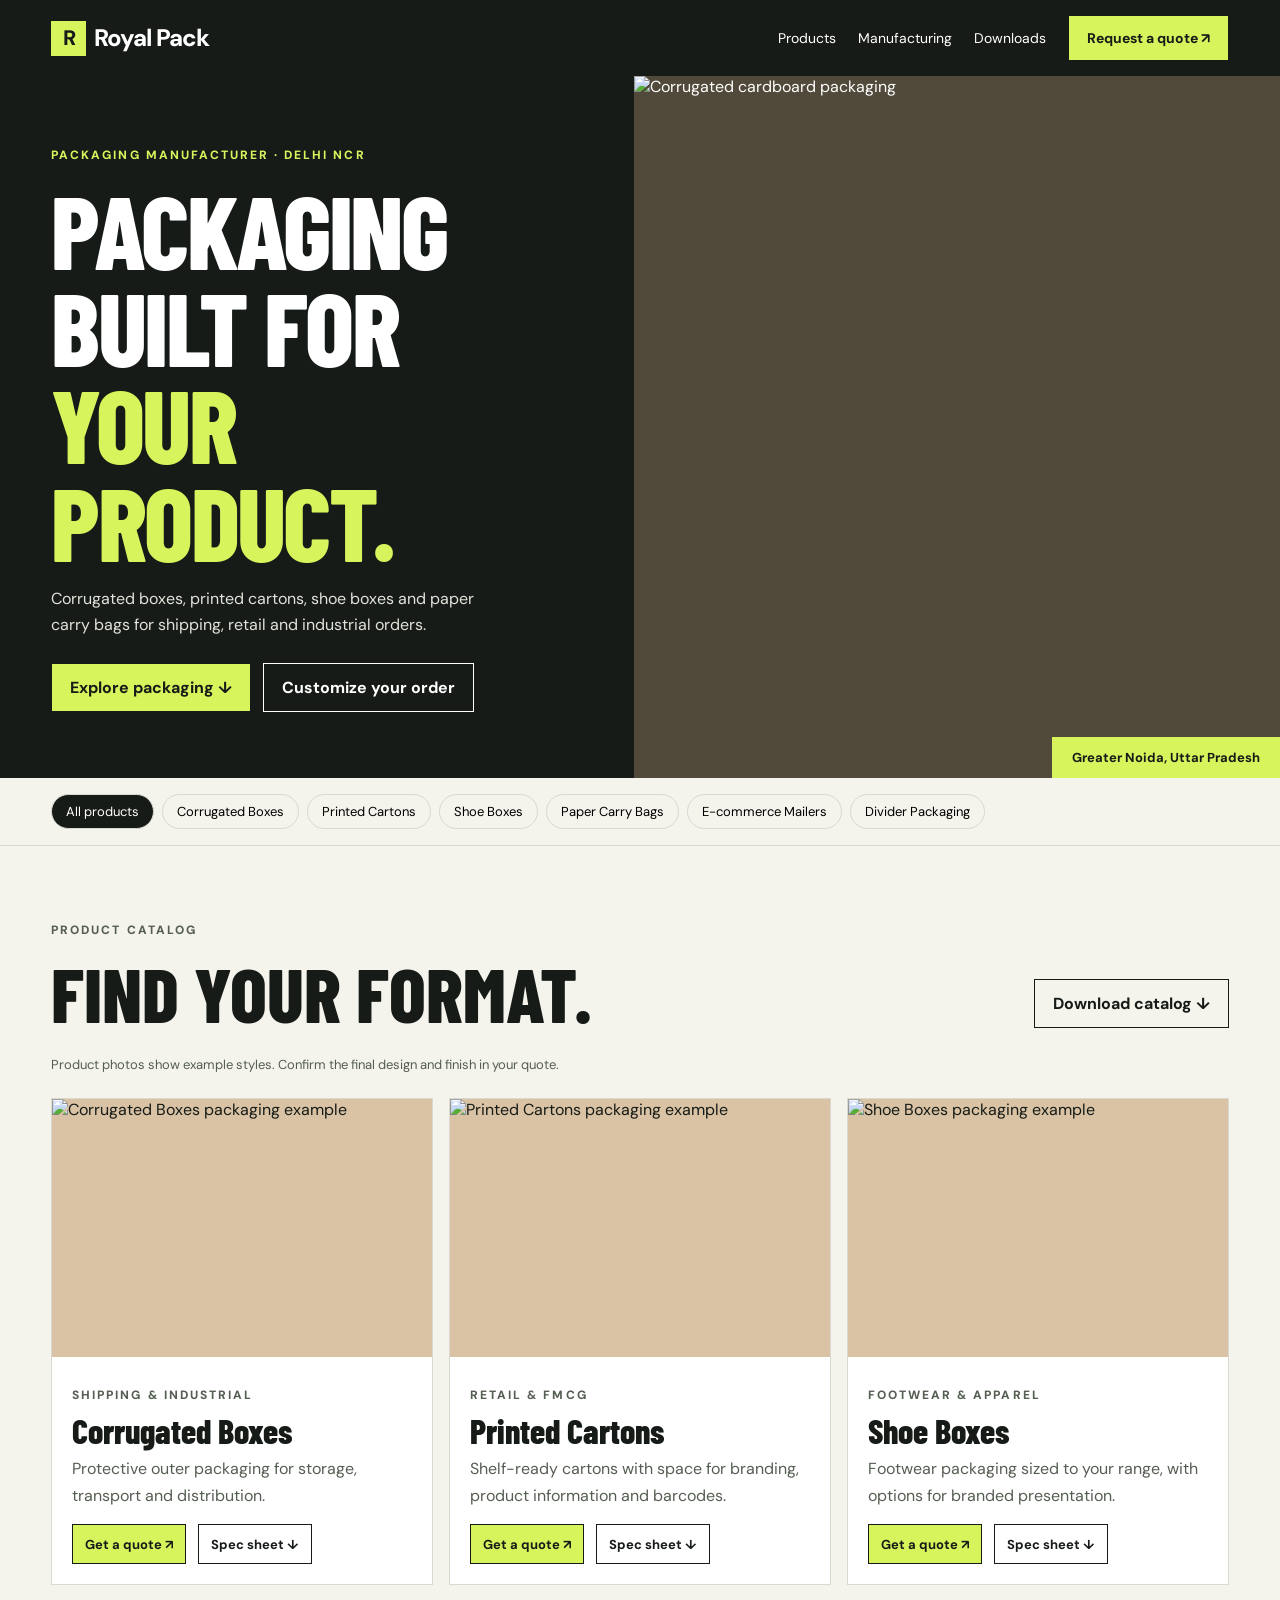
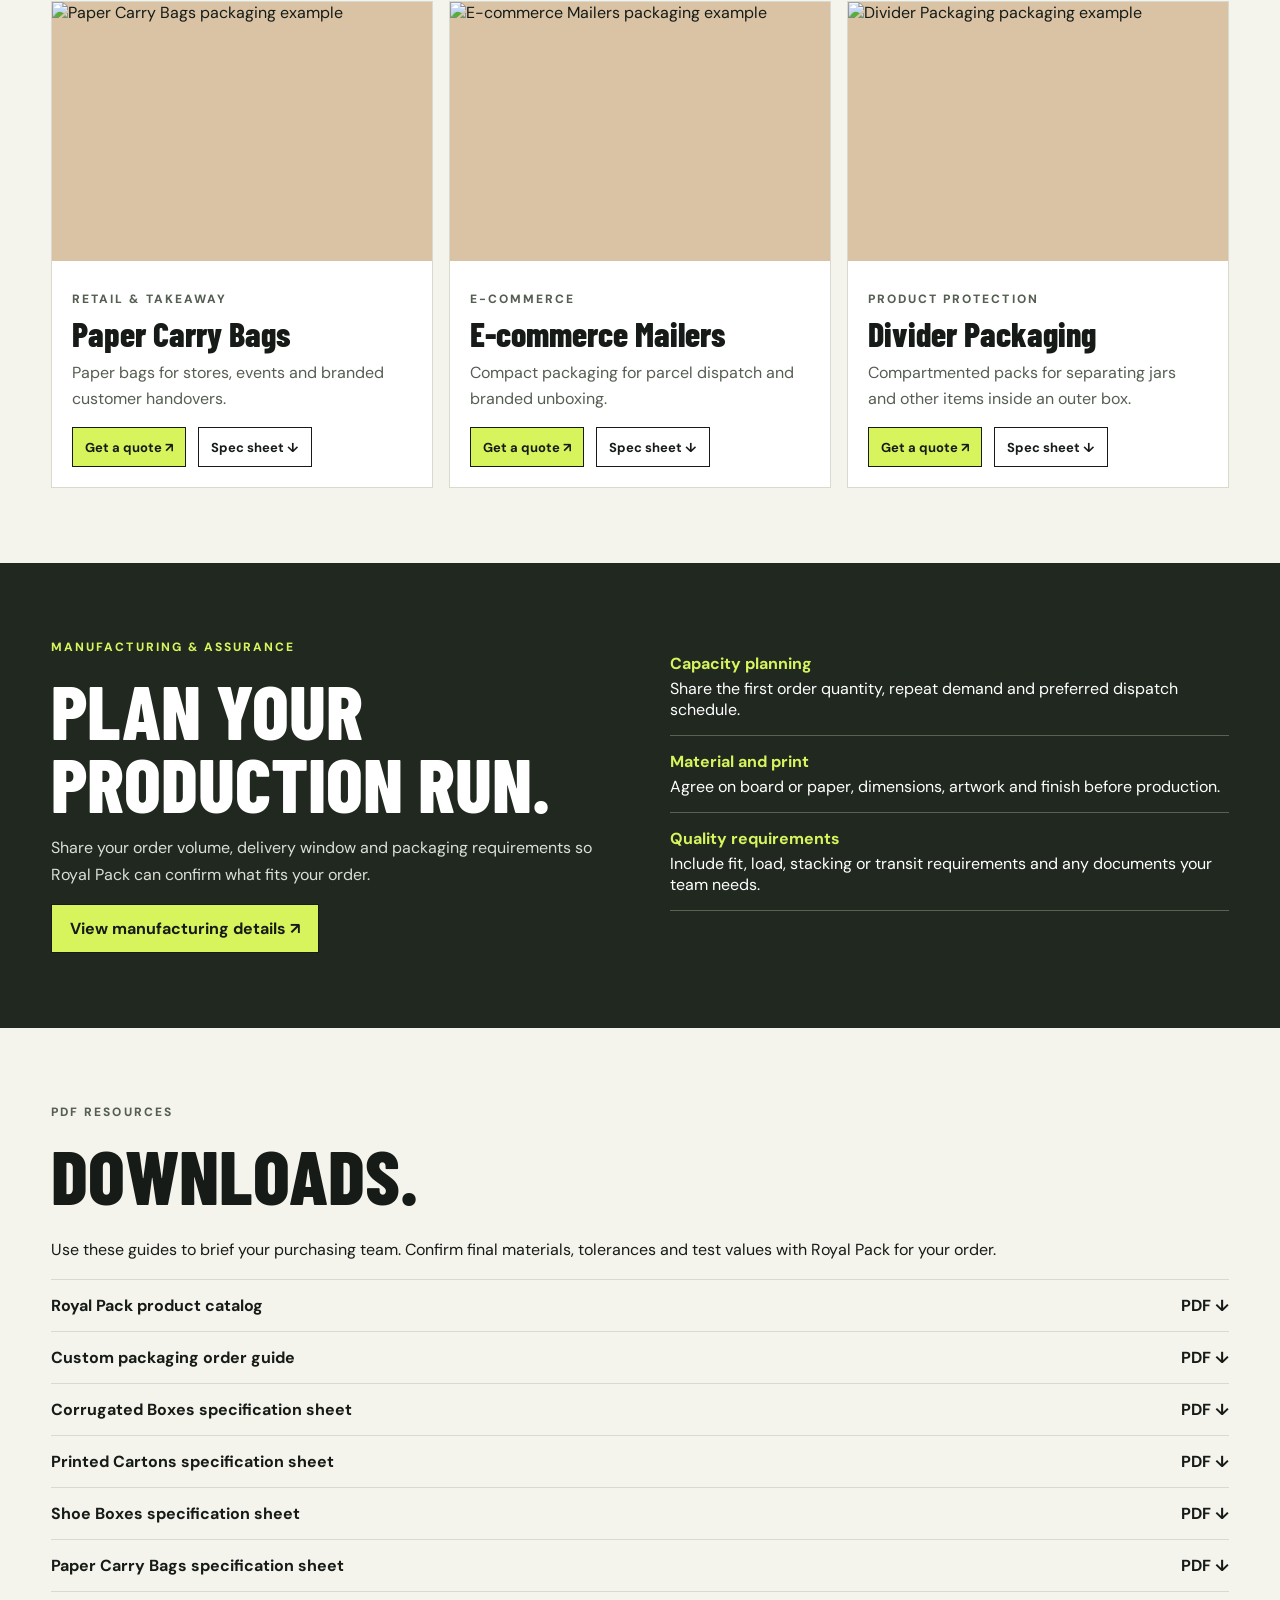
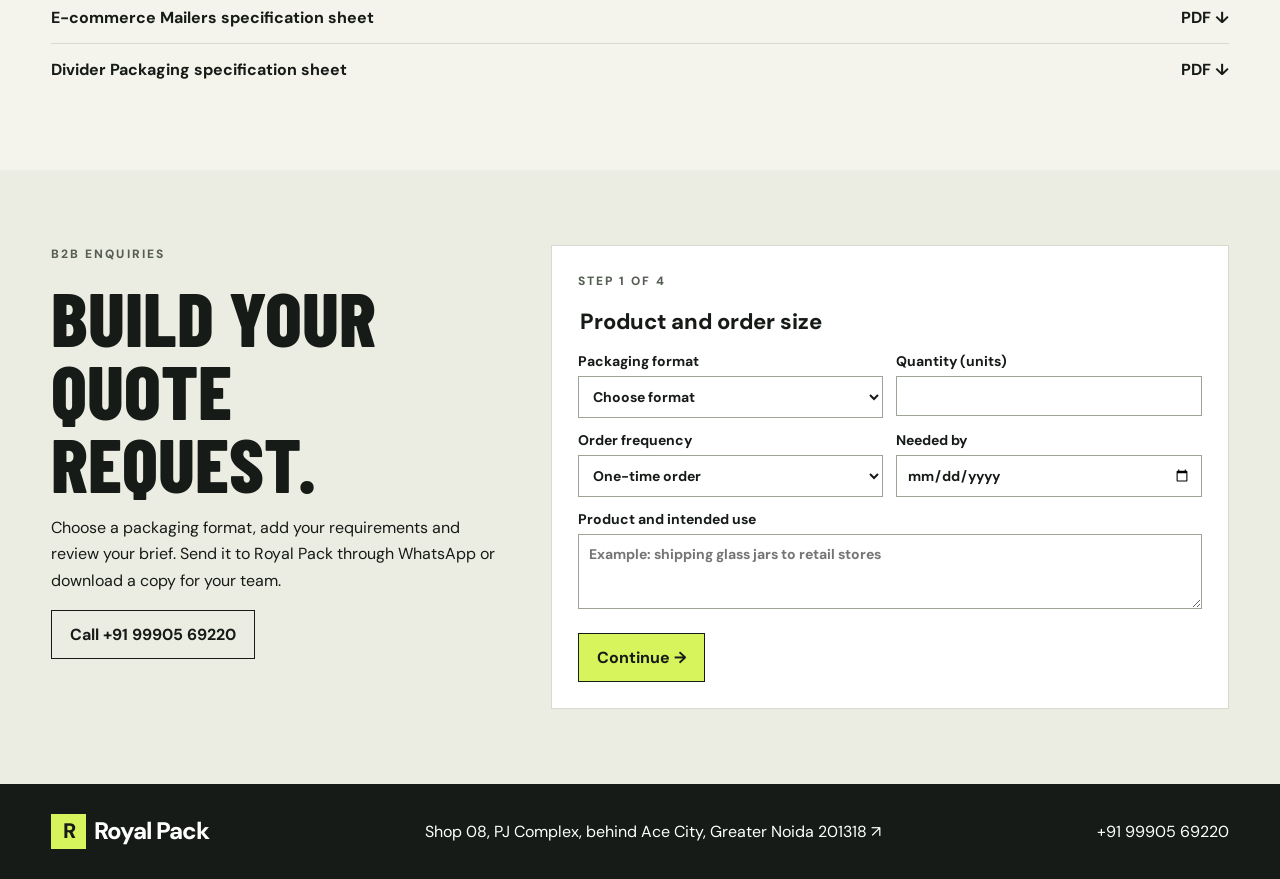
==== index.html @ 87836b58 "Add files via upload" ====
<!doctype html><html lang="en"><head><meta charset="utf-8"><meta name="viewport" content="width=device-width,initial-scale=1"><title>Royal Pack | Custom Packaging Manufacturer in Greater Noida</title><meta name="description" content="Explore corrugated boxes, printed cartons, shoe boxes and paper bags. Build a custom packaging quote with Royal Pack in Greater Noida."><link rel="stylesheet" href="style.css"><script src="app.js" defer></script></head><body>
<header><div class="wrap"><a class="brand" href="./"><i aria-hidden="true">R</i>Royal Pack</a><nav class="nav" aria-label="Main navigation"><a href="#products">Products</a><a href="manufacturing.html">Manufacturing</a><a href="#downloads">Downloads</a><a class="btn" href="#quote">Request a quote ↗</a></nav></div></header>
<main><section class="hero"><div class="hero-inner"><div class="hero-copy"><p class="eyebrow">Packaging manufacturer · Delhi NCR</p><h1>Packaging<br>built for<br><em>your product.</em></h1><p>Corrugated boxes, printed cartons, shoe boxes and paper carry bags for shipping, retail and industrial orders.</p><div class="actions"><a class="btn" href="#products">Explore packaging ↓</a><a class="btn ghost" href="#quote">Customize your order</a></div></div><div class="hero-media"><img src="https://encrypted-tbn0.gstatic.com/images?q=tbn%3AANd9GcQpc2HE7rDpDjSmTw2I64WDQdO8y7Z0TI75Y5fVCX5_7ryx&amp;s=4&amp;usqp=CAY" alt="Corrugated cardboard packaging"><span>Greater Noida, Uttar Pradesh</span></div></div></section>
<div class="quick" id="products"><div class="wrap tags" aria-label="Filter catalog"><button class="tag" data-filter="all" aria-pressed="true">All products</button><button class="tag" data-filter="corrugated" aria-pressed="false">Corrugated Boxes</button><button class="tag" data-filter="cartons" aria-pressed="false">Printed Cartons</button><button class="tag" data-filter="footwear" aria-pressed="false">Shoe Boxes</button><button class="tag" data-filter="bags" aria-pressed="false">Paper Carry Bags</button><button class="tag" data-filter="mailers" aria-pressed="false">E-commerce Mailers</button><button class="tag" data-filter="dividers" aria-pressed="false">Divider Packaging</button></div></div>
<section class="section wrap"><div class="section-head"><div><p class="eyebrow">Product catalog</p><h2>Find your format.</h2></div><a class="btn ghost" href="pdf/royal-pack-catalog.pdf" download>Download catalog ↓</a></div><p class="status">Product photos show example styles. Confirm the final design and finish in your quote.</p><div class="grid"><article class="card" data-product="corrugated"><img src="https://encrypted-tbn0.gstatic.com/images?q=tbn%3AANd9GcQpc2HE7rDpDjSmTw2I64WDQdO8y7Z0TI75Y5fVCX5_7ryx&amp;s=4&amp;usqp=CAY" loading="lazy" alt="Corrugated Boxes packaging example"><div class="card-body"><p class="eyebrow">Shipping & industrial</p><h3>Corrugated Boxes</h3><p>Protective outer packaging for storage, transport and distribution.</p><div class="actions"><button class="btn" data-quote="Corrugated Boxes">Get a quote ↗</button><a class="btn ghost" href="pdf/corrugated.pdf" download>Spec sheet ↓</a></div></div></article><article class="card" data-product="cartons"><img src="https://encrypted-tbn0.gstatic.com/images?q=tbn%3AANd9GcTThTbfBjbT2oKo1MLkvfLPoViQDuw-URJkpM8C5MAFapUT&amp;s=4&amp;usqp=CAY" loading="lazy" alt="Printed Cartons packaging example"><div class="card-body"><p class="eyebrow">Retail & FMCG</p><h3>Printed Cartons</h3><p>Shelf-ready cartons with space for branding, product information and barcodes.</p><div class="actions"><button class="btn" data-quote="Printed Cartons">Get a quote ↗</button><a class="btn ghost" href="pdf/cartons.pdf" download>Spec sheet ↓</a></div></div></article><article class="card" data-product="footwear"><img src="https://oms.cutpricebd.com/uploads/image/1752595595.png" loading="lazy" alt="Shoe Boxes packaging example"><div class="card-body"><p class="eyebrow">Footwear & apparel</p><h3>Shoe Boxes</h3><p>Footwear packaging sized to your range, with options for branded presentation.</p><div class="actions"><button class="btn" data-quote="Shoe Boxes">Get a quote ↗</button><a class="btn ghost" href="pdf/footwear.pdf" download>Spec sheet ↓</a></div></div></article><article class="card" data-product="bags"><img src="https://printonpaperbags.com/cdn/shop/files/BrownTwistHandlePaperCarrierBag240x110x310mm_620x.jpg?v=1706620590" loading="lazy" alt="Paper Carry Bags packaging example"><div class="card-body"><p class="eyebrow">Retail & takeaway</p><h3>Paper Carry Bags</h3><p>Paper bags for stores, events and branded customer handovers.</p><div class="actions"><button class="btn" data-quote="Paper Carry Bags">Get a quote ↗</button><a class="btn ghost" href="pdf/bags.pdf" download>Spec sheet ↓</a></div></div></article><article class="card" data-product="mailers"><img src="https://encrypted-tbn0.gstatic.com/images?q=tbn%3AANd9GcQuzpC_pAfYZ3Zq_X8AxJJdzFwuqqbX7eHEfUUSN9cvRTA_&amp;s=4&amp;usqp=CAY" loading="lazy" alt="E-commerce Mailers packaging example"><div class="card-body"><p class="eyebrow">E-commerce</p><h3>E-commerce Mailers</h3><p>Compact packaging for parcel dispatch and branded unboxing.</p><div class="actions"><button class="btn" data-quote="E-commerce Mailers">Get a quote ↗</button><a class="btn ghost" href="pdf/mailers.pdf" download>Spec sheet ↓</a></div></div></article><article class="card" data-product="dividers"><img src="https://encrypted-tbn0.gstatic.com/images?q=tbn%3AANd9GcSNvV9wlJYYMYgWEaT2i9J1qxLSy1lVDbJMo-1wgYT5GrS1&amp;s=4&amp;usqp=CAY" loading="lazy" alt="Divider Packaging packaging example"><div class="card-body"><p class="eyebrow">Product protection</p><h3>Divider Packaging</h3><p>Compartmented packs for separating jars and other items inside an outer box.</p><div class="actions"><button class="btn" data-quote="Divider Packaging">Get a quote ↗</button><a class="btn ghost" href="pdf/dividers.pdf" download>Spec sheet ↓</a></div></div></article></div></section>
<section class="section dark"><div class="wrap cap"><div><p class="eyebrow">Manufacturing & assurance</p><h2>Plan your production run.</h2><p>Share your order volume, delivery window and packaging requirements so Royal Pack can confirm what fits your order.</p><a class="btn" href="manufacturing.html">View manufacturing details ↗</a></div><ul class="checks"><li><strong>Capacity planning</strong>Share the first order quantity, repeat demand and preferred dispatch schedule.</li><li><strong>Material and print</strong>Agree on board or paper, dimensions, artwork and finish before production.</li><li><strong>Quality requirements</strong>Include fit, load, stacking or transit requirements and any documents your team needs.</li></ul></div></section>
<section class="section wrap downloads" id="downloads"><div class="section-head"><div><p class="eyebrow">PDF resources</p><h2>Downloads.</h2></div></div><p>Use these guides to brief your purchasing team. Confirm final materials, tolerances and test values with Royal Pack for your order.</p><a href="pdf/royal-pack-catalog.pdf" download>Royal Pack product catalog <span>PDF ↓</span></a><a href="pdf/custom-packaging-guide.pdf" download>Custom packaging order guide <span>PDF ↓</span></a><a href="pdf/corrugated.pdf" download>Corrugated Boxes specification sheet <span>PDF ↓</span></a><a href="pdf/cartons.pdf" download>Printed Cartons specification sheet <span>PDF ↓</span></a><a href="pdf/footwear.pdf" download>Shoe Boxes specification sheet <span>PDF ↓</span></a><a href="pdf/bags.pdf" download>Paper Carry Bags specification sheet <span>PDF ↓</span></a><a href="pdf/mailers.pdf" download>E-commerce Mailers specification sheet <span>PDF ↓</span></a><a href="pdf/dividers.pdf" download>Divider Packaging specification sheet <span>PDF ↓</span></a></section>
<section id="quote" class="section quote"><div class="wrap quote-layout"><div><p class="eyebrow">B2B enquiries</p><h2>Build your quote request.</h2><p>Choose a packaging format, add your requirements and review your brief. Send it to Royal Pack through WhatsApp or download a copy for your team.</p><a class="btn ghost" href="tel:+919990569220">Call +91 99905 69220</a></div><div class="panel">
<p id="progress" class="eyebrow" aria-live="polite"></p><form id="rfq">
<fieldset><legend>Product and order size</legend><div class="fields"><label>Packaging format<select name="Product" required><option value="">Choose format</option><option>Corrugated Boxes</option><option>Printed Cartons</option><option>Shoe Boxes</option><option>Paper Carry Bags</option><option>E-commerce Mailers</option><option>Divider Packaging</option><option>Custom / help me choose</option></select></label><label>Quantity (units)<input name="Quantity" type="number" min="1" required></label><label>Order frequency<select name="Frequency"><option>One-time order</option><option>Recurring order</option><option>Sample / pilot run</option></select></label><label>Needed by<input type="date" name="Needed by"></label><label class="wide">Product and intended use<textarea name="Use" placeholder="Example: shipping glass jars to retail stores"></textarea></label></div></fieldset>
<fieldset hidden><legend>Customize your packaging</legend><p id="format-hints" class="status"></p><div class="fields"><label>Dimensions (mm)<input name="Dimensions" placeholder="Example: 320 × 220 × 110"></label><label>Material / grade<input name="Material" placeholder="Leave blank if unsure"></label><label>Printing<select name="Printing"><option>To be discussed</option><option>Plain / unprinted</option><option>Logo or single-colour print</option><option>Multi-colour artwork</option></select></label><label>Finish / closure / handle<input name="Finish"></label><label>Contents weight (kg)<input name="Packed weight" type="number" min="0.01" step="any"></label><label>Artwork or drawing link<input name="Artwork link" type="url" placeholder="https://"></label><label class="wide">Other requirements<textarea name="Requirements" placeholder="Tolerance, divider, stacking, testing or sample approval"></textarea></label></div></fieldset>
<fieldset hidden><legend>Contact and delivery</legend><div class="fields"><label>Name<input name="Name" autocomplete="name" required></label><label>Company<input name="Company" autocomplete="organization" required></label><label>Work email<input type="email" name="Email" autocomplete="email" required></label><label>Phone<input type="tel" name="Phone" autocomplete="tel"></label><label class="wide">Delivery city and PIN code<input name="Delivery location" required></label></div></fieldset>
<fieldset hidden><legend>Review your enquiry</legend><pre id="review"></pre><p class="status">WhatsApp opens with your brief filled in. Press Send there to deliver your enquiry. You can attach artwork directly in the chat.</p><div class="actions"><a class="btn" id="send" target="_blank" rel="noopener noreferrer">Open WhatsApp ↗</a><button class="btn ghost" type="button" id="export">Download brief ↓</button></div></fieldset>
<div class="actions"><button type="button" class="btn ghost" id="back" hidden>Back</button><button class="btn" id="next" type="submit">Continue →</button></div>
</form></div></div></section></main>
<footer><div class="wrap"><a class="brand" href="./"><i aria-hidden="true">R</i>Royal Pack</a><a href="https://maps.app.goo.gl/SAcbLnkSejSNnWqt8">Shop 08, PJ Complex, behind Ace City, Greater Noida 201318 ↗</a><a href="tel:+919990569220">+91 99905 69220</a></div></footer></body></html>
---- style.css ----
@import url('https://fonts.googleapis.com/css2?family=Barlow+Condensed:wght@600;700;800&family=DM+Sans:wght@400;500;600;700&display=swap');
:root{--ink:#161b17;--green:#d7f45d;--cream:#f4f3ec;--line:#d8d9cf;--muted:#555e52}*{box-sizing:border-box}html{scroll-behavior:smooth}body{margin:0;background:var(--cream);color:var(--ink);font-family:"DM Sans",Arial,sans-serif}a{color:inherit;text-decoration:none}button,input,select,textarea{font:inherit}button{cursor:pointer}img{display:block;width:100%}.wrap{width:min(1240px,92%);margin:auto}header{background:var(--ink);color:white}header .wrap,.nav,footer .wrap{display:flex;align-items:center;justify-content:space-between;gap:22px}.brand{font-size:24px;font-weight:800;white-space:nowrap;letter-spacing:-1px}.brand i{display:inline-grid;place-items:center;background:var(--green);color:var(--ink);font-style:normal;font-size:21px;width:35px;height:35px;margin-right:8px}header .wrap{min-height:76px}.nav{font-size:14px;flex-wrap:wrap;justify-content:flex-end}.btn{display:inline-flex;align-items:center;justify-content:center;gap:10px;border:1px solid var(--ink);padding:13px 18px;background:var(--green);color:var(--ink);font-weight:700;min-height:46px}.btn:hover{background:#e8ff9d}.ghost{background:transparent;color:inherit;border-color:currentColor}.ghost:hover{background:#d7f45433}.hero{background:var(--ink);color:white}.hero-inner{display:grid;grid-template-columns:1fr 1.02fr;min-height:540px}.hero-copy{padding:70px 7% 66px max(4vw,calc((100vw - 1240px)/2));align-self:center}.hero-media{position:relative;background:#514939}.hero-media img{height:100%;position:absolute;object-fit:cover}.hero-media span{position:absolute;bottom:0;right:0;padding:12px 20px;background:var(--green);color:var(--ink);font-size:13px;font-weight:700}h1,h2,h3{font-family:"Barlow Condensed","Arial Narrow",sans-serif;line-height:.95;margin:0;font-weight:800}h1{font-size:clamp(64px,8vw,132px);text-transform:uppercase;letter-spacing:-.025em}h1 em{color:var(--green);font-style:normal}h2{font-size:clamp(46px,6vw,84px);text-transform:uppercase}h3{font-size:34px}.eyebrow{font-size:12px;letter-spacing:.17em;text-transform:uppercase;font-weight:800;margin:0 0 15px;color:var(--muted)}.hero .eyebrow,.dark .eyebrow{color:var(--green)}p{line-height:1.65}.hero-copy p:not(.eyebrow){max-width:450px;color:#e1e4da}.actions{display:flex;flex-wrap:wrap;gap:12px;margin-top:24px}.quick{border-bottom:1px solid var(--line);padding:16px 0}.tags{display:flex;flex-wrap:wrap;gap:8px}.tag{border:1px solid var(--line);background:none;padding:8px 14px;border-radius:30px;font-size:13px}.tag[aria-pressed=true],.tag:hover{background:var(--ink);color:#fff}.section{padding:75px 0}.section-head{display:flex;align-items:end;justify-content:space-between;gap:16px;margin-bottom:26px}.grid{display:grid;grid-template-columns:repeat(3,1fr);gap:16px;margin-top:22px}.card{border:1px solid var(--line);min-width:0;background:#fff}.card img{aspect-ratio:1.47;object-fit:cover;background:#d9c3a4}.card-body{padding:20px}.card-body p{color:var(--muted);margin:9px 0}.card .actions{margin-top:15px}.card .btn{padding:9px 12px;min-height:40px;font-size:13px}.dark{background:#202820;color:white}.dark p{color:#dbe0d5}.cap{display:grid;grid-template-columns:1fr 1fr;gap:60px}.checks{list-style:none;margin:0;padding:0}.checks li{border-bottom:1px solid #576352;padding:15px 0}.checks strong{display:block;color:var(--green);margin-bottom:4px}.downloads a{display:flex;justify-content:space-between;border-top:1px solid var(--line);padding:15px 0;font-weight:700}.downloads a:hover{text-decoration:underline}.quote{background:#ecede2}.quote-layout{display:grid;grid-template-columns:1fr 1.5fr;gap:48px}.panel{background:#fff;border:1px solid var(--line);padding:26px}fieldset{border:0;margin:0;padding:0;min-width:0}legend{font-weight:800;font-size:22px;margin-bottom:16px}.fields{display:grid;grid-template-columns:1fr 1fr;gap:13px}label{display:block;font-size:14px;font-weight:700}input,select,textarea{display:block;width:100%;border:1px solid #9ca497;background:white;color:var(--ink);padding:10px;margin-top:6px;border-radius:0}textarea{min-height:75px}.wide{grid-column:1/-1}.status{font-size:13px;color:var(--muted)}pre{white-space:pre-wrap;overflow-wrap:anywhere;background:var(--cream);padding:14px}footer{background:var(--ink);color:white;padding:30px 0}footer a:hover{text-decoration:underline}[hidden]{display:none!important}:focus-visible{outline:3px solid #789000;outline-offset:3px}@media(max-width:760px){.hero-inner,.cap,.quote-layout{grid-template-columns:1fr;gap:22px}.hero-media{min-height:270px}.hero-copy{padding:48px 4% 20px}.grid{grid-template-columns:repeat(2,1fr)}header .wrap,footer .wrap{flex-wrap:wrap;padding:12px 0}.nav{justify-content:flex-start;gap:12px}.section{padding:48px 0}}@media(max-width:460px){.grid,.fields{grid-template-columns:1fr}.section-head{align-items:start;flex-direction:column}.panel{padding:17px}}
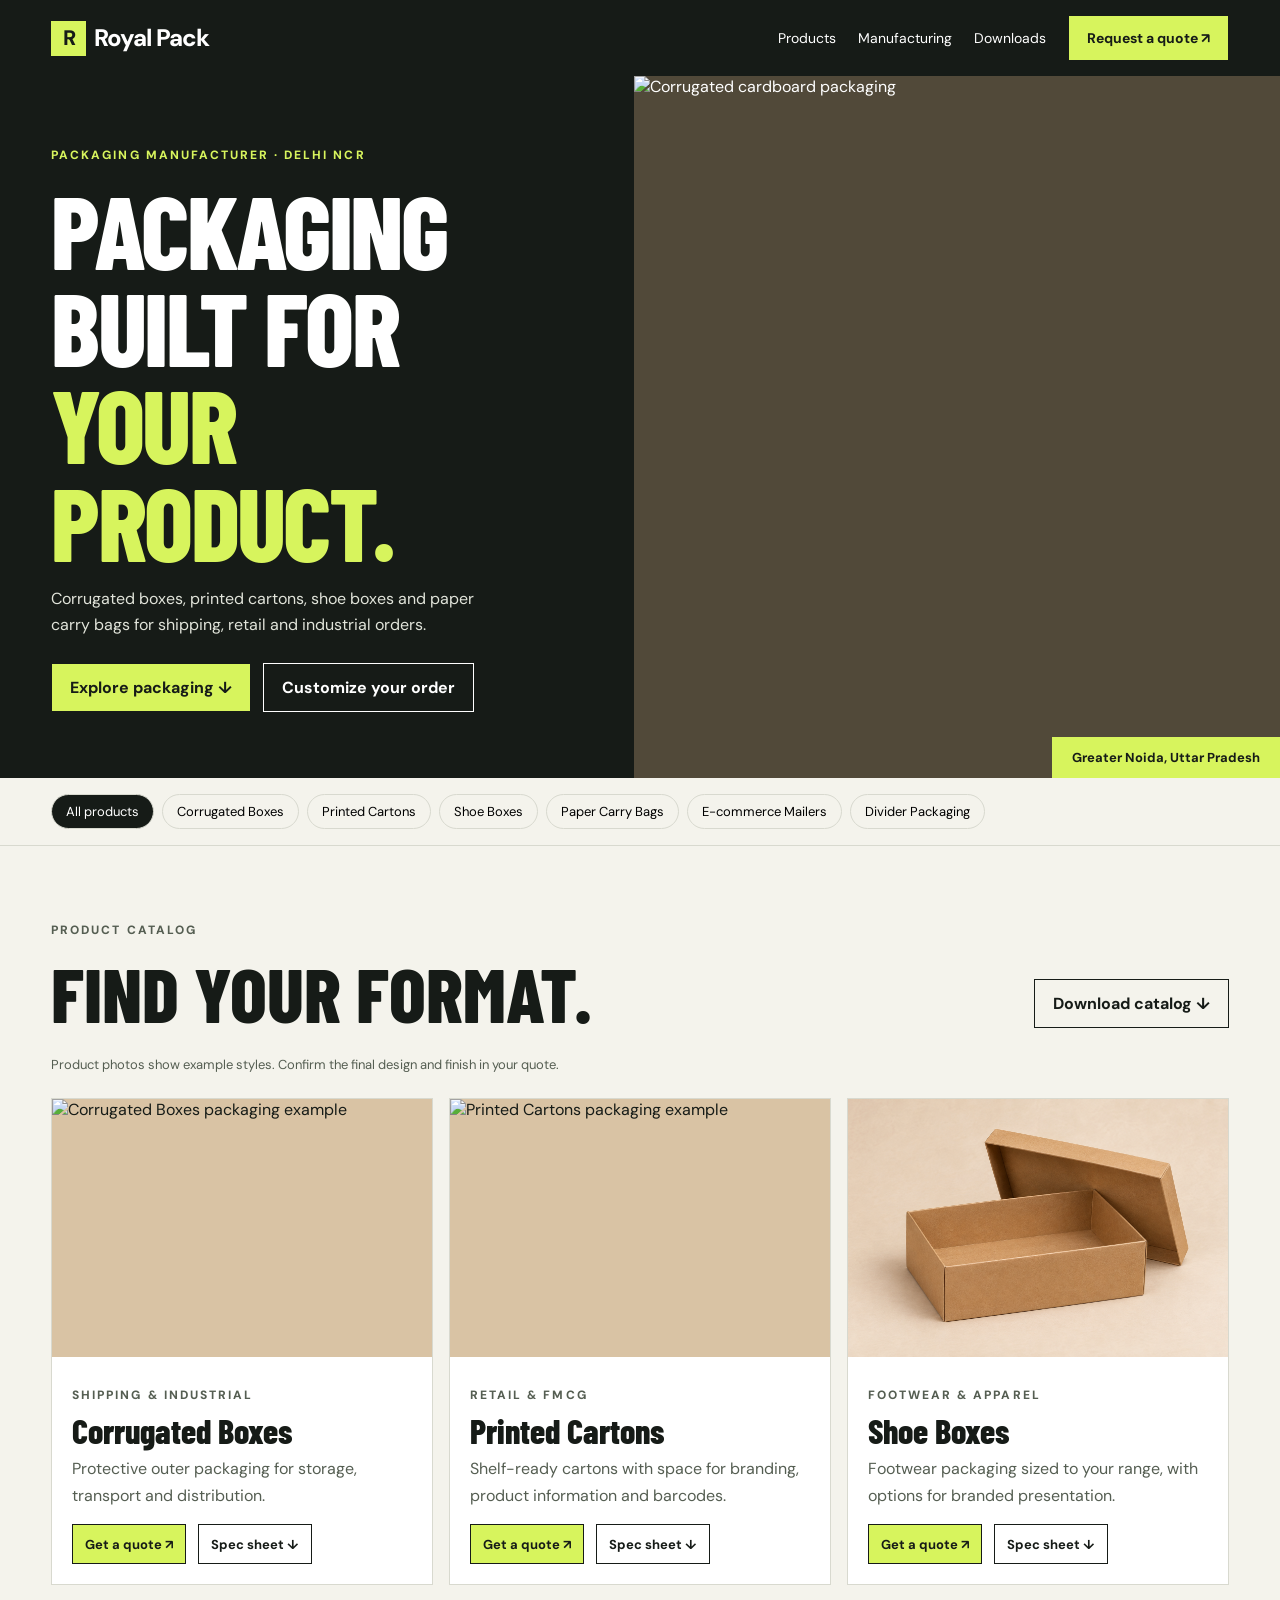
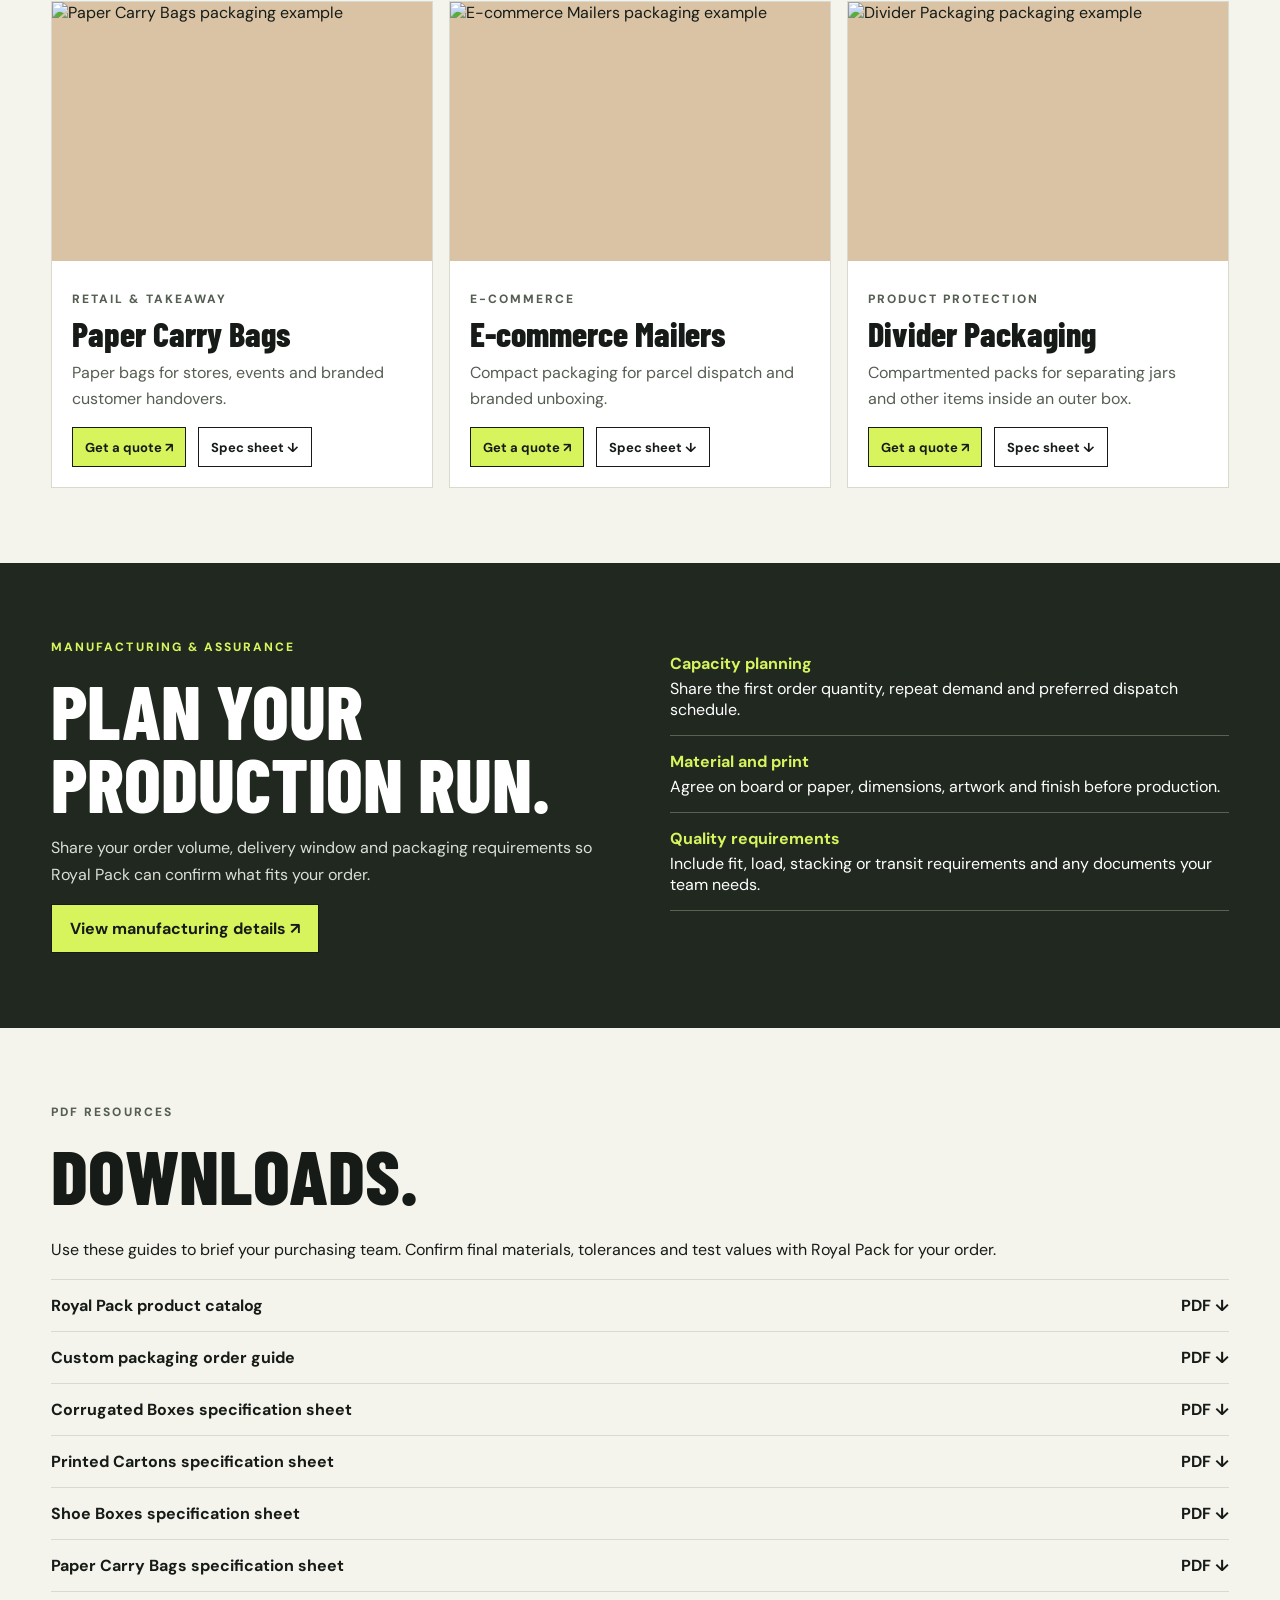
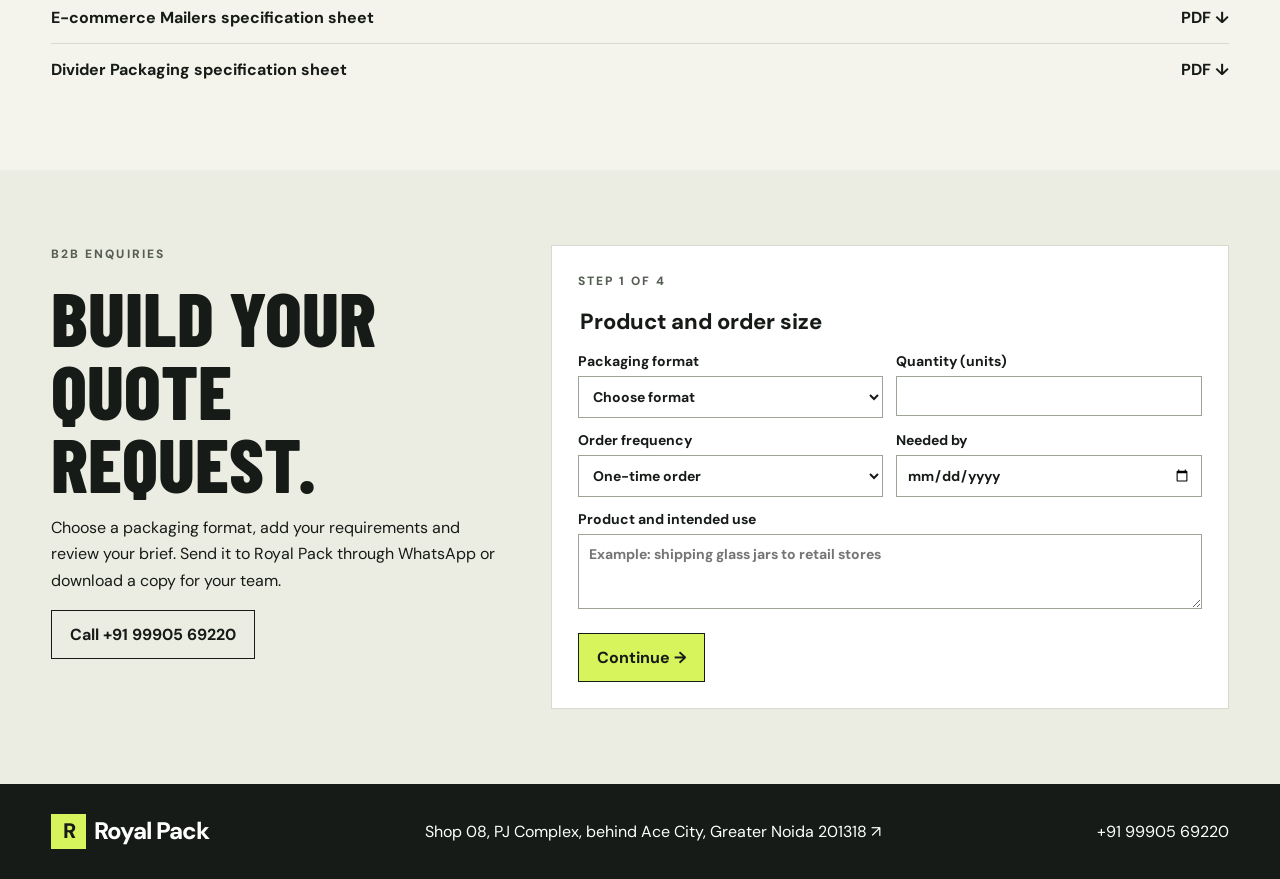
==== commit 68c55487: "Add files via upload" ====
--- a/index.html
+++ b/index.html
@@ -2,7 +2,7 @@
 <header><div class="wrap"><a class="brand" href="./"><i aria-hidden="true">R</i>Royal Pack</a><nav class="nav" aria-label="Main navigation"><a href="#products">Products</a><a href="manufacturing.html">Manufacturing</a><a href="#downloads">Downloads</a><a class="btn" href="#quote">Request a quote ↗</a></nav></div></header>
 <main><section class="hero"><div class="hero-inner"><div class="hero-copy"><p class="eyebrow">Packaging manufacturer · Delhi NCR</p><h1>Packaging<br>built for<br><em>your product.</em></h1><p>Corrugated boxes, printed cartons, shoe boxes and paper carry bags for shipping, retail and industrial orders.</p><div class="actions"><a class="btn" href="#products">Explore packaging ↓</a><a class="btn ghost" href="#quote">Customize your order</a></div></div><div class="hero-media"><img src="https://encrypted-tbn0.gstatic.com/images?q=tbn%3AANd9GcQpc2HE7rDpDjSmTw2I64WDQdO8y7Z0TI75Y5fVCX5_7ryx&amp;s=4&amp;usqp=CAY" alt="Corrugated cardboard packaging"><span>Greater Noida, Uttar Pradesh</span></div></div></section>
 <div class="quick" id="products"><div class="wrap tags" aria-label="Filter catalog"><button class="tag" data-filter="all" aria-pressed="true">All products</button><button class="tag" data-filter="corrugated" aria-pressed="false">Corrugated Boxes</button><button class="tag" data-filter="cartons" aria-pressed="false">Printed Cartons</button><button class="tag" data-filter="footwear" aria-pressed="false">Shoe Boxes</button><button class="tag" data-filter="bags" aria-pressed="false">Paper Carry Bags</button><button class="tag" data-filter="mailers" aria-pressed="false">E-commerce Mailers</button><button class="tag" data-filter="dividers" aria-pressed="false">Divider Packaging</button></div></div>
-<section class="section wrap"><div class="section-head"><div><p class="eyebrow">Product catalog</p><h2>Find your format.</h2></div><a class="btn ghost" href="pdf/royal-pack-catalog.pdf" download>Download catalog ↓</a></div><p class="status">Product photos show example styles. Confirm the final design and finish in your quote.</p><div class="grid"><article class="card" data-product="corrugated"><img src="https://encrypted-tbn0.gstatic.com/images?q=tbn%3AANd9GcQpc2HE7rDpDjSmTw2I64WDQdO8y7Z0TI75Y5fVCX5_7ryx&amp;s=4&amp;usqp=CAY" loading="lazy" alt="Corrugated Boxes packaging example"><div class="card-body"><p class="eyebrow">Shipping & industrial</p><h3>Corrugated Boxes</h3><p>Protective outer packaging for storage, transport and distribution.</p><div class="actions"><button class="btn" data-quote="Corrugated Boxes">Get a quote ↗</button><a class="btn ghost" href="pdf/corrugated.pdf" download>Spec sheet ↓</a></div></div></article><article class="card" data-product="cartons"><img src="https://encrypted-tbn0.gstatic.com/images?q=tbn%3AANd9GcTThTbfBjbT2oKo1MLkvfLPoViQDuw-URJkpM8C5MAFapUT&amp;s=4&amp;usqp=CAY" loading="lazy" alt="Printed Cartons packaging example"><div class="card-body"><p class="eyebrow">Retail & FMCG</p><h3>Printed Cartons</h3><p>Shelf-ready cartons with space for branding, product information and barcodes.</p><div class="actions"><button class="btn" data-quote="Printed Cartons">Get a quote ↗</button><a class="btn ghost" href="pdf/cartons.pdf" download>Spec sheet ↓</a></div></div></article><article class="card" data-product="footwear"><img src="https://oms.cutpricebd.com/uploads/image/1752595595.png" loading="lazy" alt="Shoe Boxes packaging example"><div class="card-body"><p class="eyebrow">Footwear & apparel</p><h3>Shoe Boxes</h3><p>Footwear packaging sized to your range, with options for branded presentation.</p><div class="actions"><button class="btn" data-quote="Shoe Boxes">Get a quote ↗</button><a class="btn ghost" href="pdf/footwear.pdf" download>Spec sheet ↓</a></div></div></article><article class="card" data-product="bags"><img src="https://printonpaperbags.com/cdn/shop/files/BrownTwistHandlePaperCarrierBag240x110x310mm_620x.jpg?v=1706620590" loading="lazy" alt="Paper Carry Bags packaging example"><div class="card-body"><p class="eyebrow">Retail & takeaway</p><h3>Paper Carry Bags</h3><p>Paper bags for stores, events and branded customer handovers.</p><div class="actions"><button class="btn" data-quote="Paper Carry Bags">Get a quote ↗</button><a class="btn ghost" href="pdf/bags.pdf" download>Spec sheet ↓</a></div></div></article><article class="card" data-product="mailers"><img src="https://encrypted-tbn0.gstatic.com/images?q=tbn%3AANd9GcQuzpC_pAfYZ3Zq_X8AxJJdzFwuqqbX7eHEfUUSN9cvRTA_&amp;s=4&amp;usqp=CAY" loading="lazy" alt="E-commerce Mailers packaging example"><div class="card-body"><p class="eyebrow">E-commerce</p><h3>E-commerce Mailers</h3><p>Compact packaging for parcel dispatch and branded unboxing.</p><div class="actions"><button class="btn" data-quote="E-commerce Mailers">Get a quote ↗</button><a class="btn ghost" href="pdf/mailers.pdf" download>Spec sheet ↓</a></div></div></article><article class="card" data-product="dividers"><img src="https://encrypted-tbn0.gstatic.com/images?q=tbn%3AANd9GcSNvV9wlJYYMYgWEaT2i9J1qxLSy1lVDbJMo-1wgYT5GrS1&amp;s=4&amp;usqp=CAY" loading="lazy" alt="Divider Packaging packaging example"><div class="card-body"><p class="eyebrow">Product protection</p><h3>Divider Packaging</h3><p>Compartmented packs for separating jars and other items inside an outer box.</p><div class="actions"><button class="btn" data-quote="Divider Packaging">Get a quote ↗</button><a class="btn ghost" href="pdf/dividers.pdf" download>Spec sheet ↓</a></div></div></article></div></section>
+<section class="section wrap"><div class="section-head"><div><p class="eyebrow">Product catalog</p><h2>Find your format.</h2></div><a class="btn ghost" href="pdf/royal-pack-catalog.pdf" download>Download catalog ↓</a></div><p class="status">Product photos show example styles. Confirm the final design and finish in your quote.</p><div class="grid"><article class="card" data-product="corrugated"><img src="https://encrypted-tbn0.gstatic.com/images?q=tbn%3AANd9GcQpc2HE7rDpDjSmTw2I64WDQdO8y7Z0TI75Y5fVCX5_7ryx&amp;s=4&amp;usqp=CAY" loading="lazy" alt="Corrugated Boxes packaging example"><div class="card-body"><p class="eyebrow">Shipping & industrial</p><h3>Corrugated Boxes</h3><p>Protective outer packaging for storage, transport and distribution.</p><div class="actions"><button class="btn" data-quote="Corrugated Boxes">Get a quote ↗</button><a class="btn ghost" href="pdf/corrugated.pdf" download>Spec sheet ↓</a></div></div></article><article class="card" data-product="cartons"><img src="https://encrypted-tbn0.gstatic.com/images?q=tbn%3AANd9GcTThTbfBjbT2oKo1MLkvfLPoViQDuw-URJkpM8C5MAFapUT&amp;s=4&amp;usqp=CAY" loading="lazy" alt="Printed Cartons packaging example"><div class="card-body"><p class="eyebrow">Retail & FMCG</p><h3>Printed Cartons</h3><p>Shelf-ready cartons with space for branding, product information and barcodes.</p><div class="actions"><button class="btn" data-quote="Printed Cartons">Get a quote ↗</button><a class="btn ghost" href="pdf/cartons.pdf" download>Spec sheet ↓</a></div></div></article><article class="card" data-product="footwear"><img src="assets/kraft-shoe-box.png" loading="lazy" alt="Kraft shoe box with its lid lifted"><div class="card-body"><p class="eyebrow">Footwear & apparel</p><h3>Shoe Boxes</h3><p>Footwear packaging sized to your range, with options for branded presentation.</p><div class="actions"><button class="btn" data-quote="Shoe Boxes">Get a quote ↗</button><a class="btn ghost" href="pdf/footwear.pdf" download>Spec sheet ↓</a></div></div></article><article class="card" data-product="bags"><img src="https://printonpaperbags.com/cdn/shop/files/BrownTwistHandlePaperCarrierBag240x110x310mm_620x.jpg?v=1706620590" loading="lazy" alt="Paper Carry Bags packaging example"><div class="card-body"><p class="eyebrow">Retail & takeaway</p><h3>Paper Carry Bags</h3><p>Paper bags for stores, events and branded customer handovers.</p><div class="actions"><button class="btn" data-quote="Paper Carry Bags">Get a quote ↗</button><a class="btn ghost" href="pdf/bags.pdf" download>Spec sheet ↓</a></div></div></article><article class="card" data-product="mailers"><img src="https://encrypted-tbn0.gstatic.com/images?q=tbn%3AANd9GcQuzpC_pAfYZ3Zq_X8AxJJdzFwuqqbX7eHEfUUSN9cvRTA_&amp;s=4&amp;usqp=CAY" loading="lazy" alt="E-commerce Mailers packaging example"><div class="card-body"><p class="eyebrow">E-commerce</p><h3>E-commerce Mailers</h3><p>Compact packaging for parcel dispatch and branded unboxing.</p><div class="actions"><button class="btn" data-quote="E-commerce Mailers">Get a quote ↗</button><a class="btn ghost" href="pdf/mailers.pdf" download>Spec sheet ↓</a></div></div></article><article class="card" data-product="dividers"><img src="https://encrypted-tbn0.gstatic.com/images?q=tbn%3AANd9GcSNvV9wlJYYMYgWEaT2i9J1qxLSy1lVDbJMo-1wgYT5GrS1&amp;s=4&amp;usqp=CAY" loading="lazy" alt="Divider Packaging packaging example"><div class="card-body"><p class="eyebrow">Product protection</p><h3>Divider Packaging</h3><p>Compartmented packs for separating jars and other items inside an outer box.</p><div class="actions"><button class="btn" data-quote="Divider Packaging">Get a quote ↗</button><a class="btn ghost" href="pdf/dividers.pdf" download>Spec sheet ↓</a></div></div></article></div></section>
 <section class="section dark"><div class="wrap cap"><div><p class="eyebrow">Manufacturing & assurance</p><h2>Plan your production run.</h2><p>Share your order volume, delivery window and packaging requirements so Royal Pack can confirm what fits your order.</p><a class="btn" href="manufacturing.html">View manufacturing details ↗</a></div><ul class="checks"><li><strong>Capacity planning</strong>Share the first order quantity, repeat demand and preferred dispatch schedule.</li><li><strong>Material and print</strong>Agree on board or paper, dimensions, artwork and finish before production.</li><li><strong>Quality requirements</strong>Include fit, load, stacking or transit requirements and any documents your team needs.</li></ul></div></section>
 <section class="section wrap downloads" id="downloads"><div class="section-head"><div><p class="eyebrow">PDF resources</p><h2>Downloads.</h2></div></div><p>Use these guides to brief your purchasing team. Confirm final materials, tolerances and test values with Royal Pack for your order.</p><a href="pdf/royal-pack-catalog.pdf" download>Royal Pack product catalog <span>PDF ↓</span></a><a href="pdf/custom-packaging-guide.pdf" download>Custom packaging order guide <span>PDF ↓</span></a><a href="pdf/corrugated.pdf" download>Corrugated Boxes specification sheet <span>PDF ↓</span></a><a href="pdf/cartons.pdf" download>Printed Cartons specification sheet <span>PDF ↓</span></a><a href="pdf/footwear.pdf" download>Shoe Boxes specification sheet <span>PDF ↓</span></a><a href="pdf/bags.pdf" download>Paper Carry Bags specification sheet <span>PDF ↓</span></a><a href="pdf/mailers.pdf" download>E-commerce Mailers specification sheet <span>PDF ↓</span></a><a href="pdf/dividers.pdf" download>Divider Packaging specification sheet <span>PDF ↓</span></a></section>
 <section id="quote" class="section quote"><div class="wrap quote-layout"><div><p class="eyebrow">B2B enquiries</p><h2>Build your quote request.</h2><p>Choose a packaging format, add your requirements and review your brief. Send it to Royal Pack through WhatsApp or download a copy for your team.</p><a class="btn ghost" href="tel:+919990569220">Call +91 99905 69220</a></div><div class="panel">
